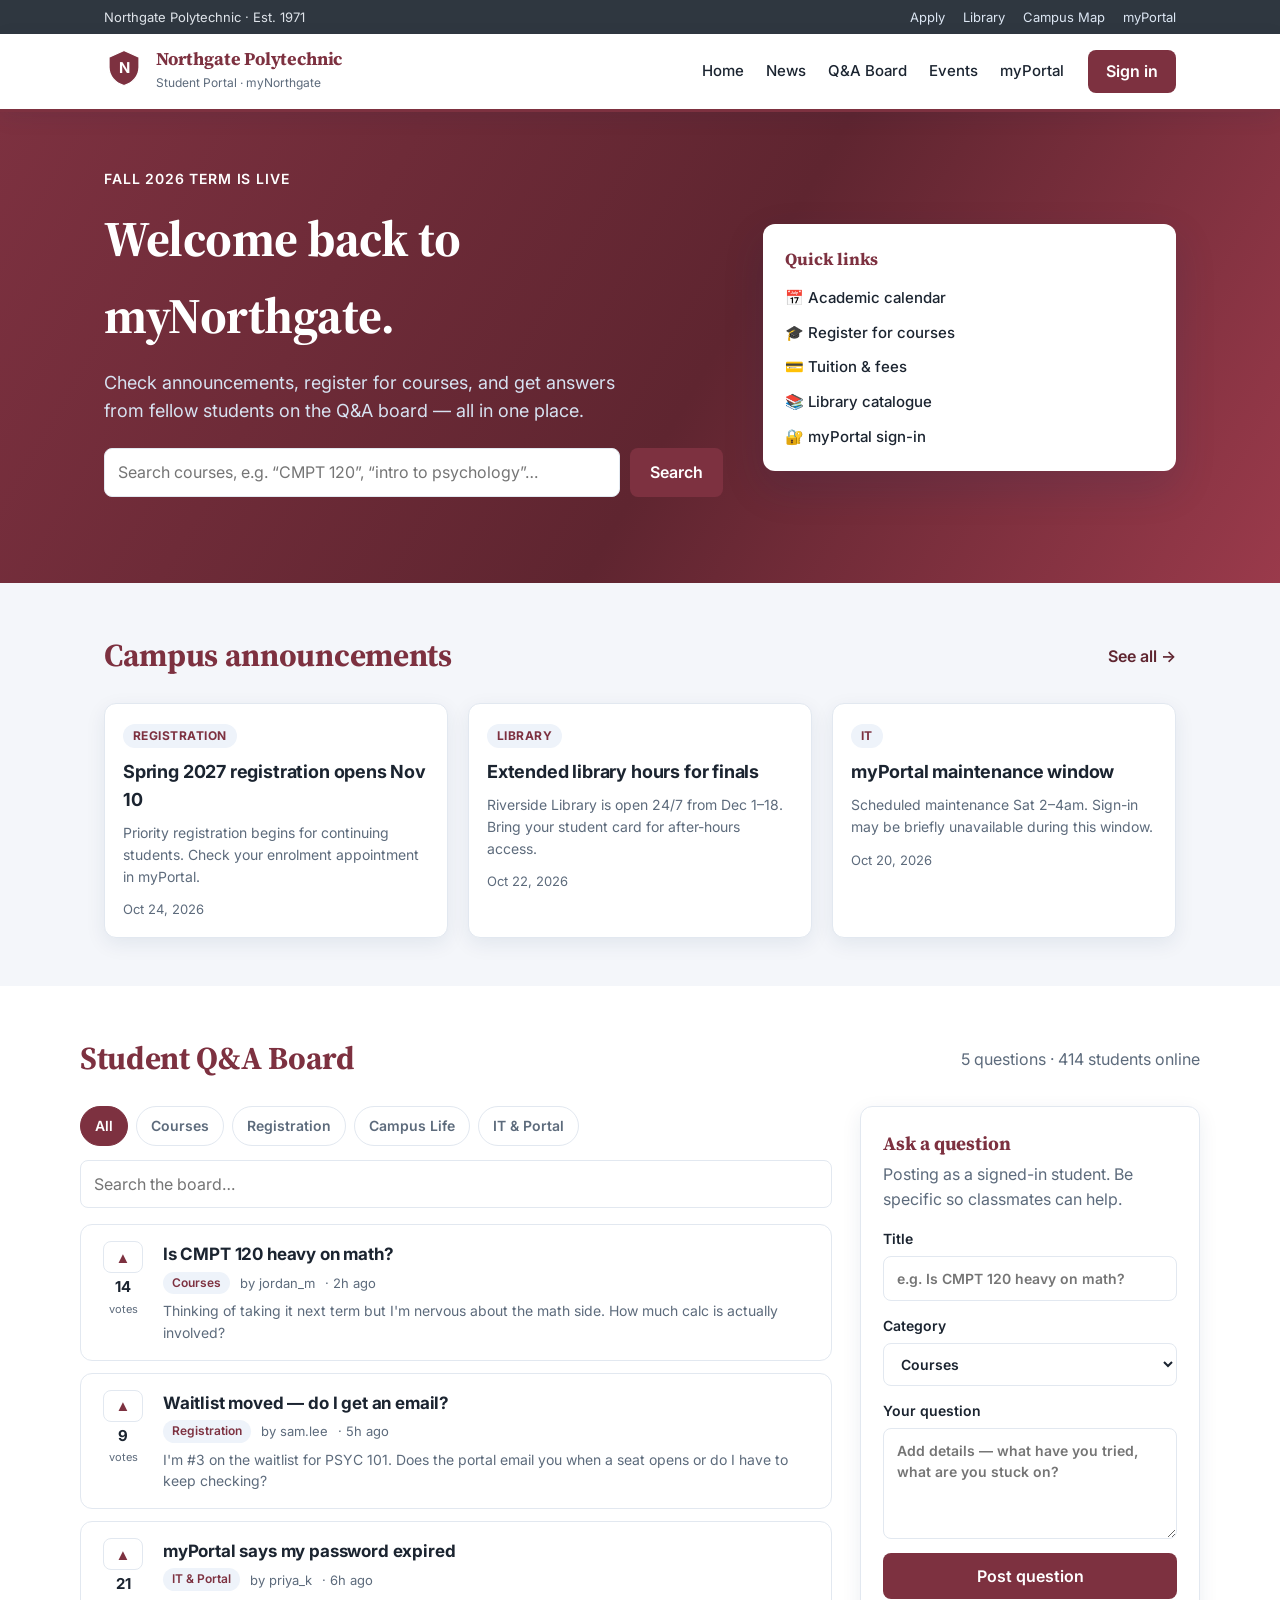
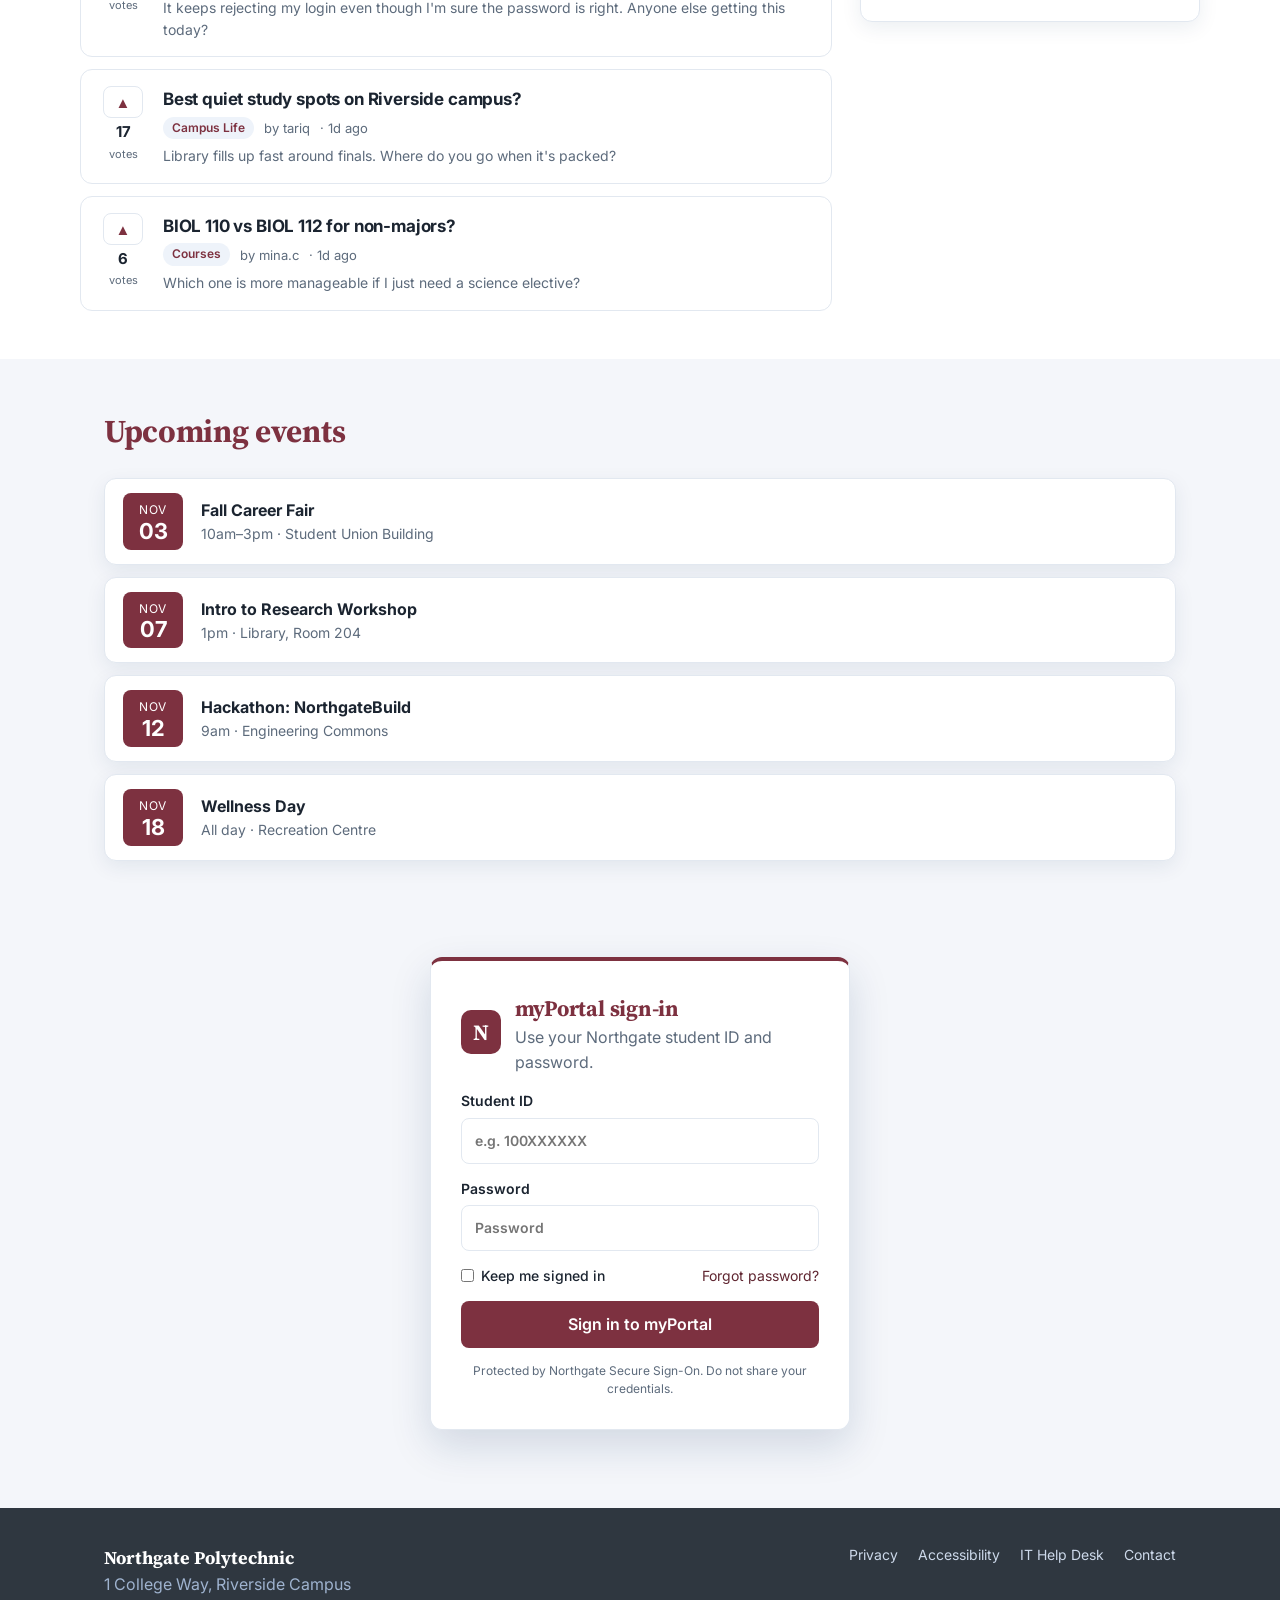
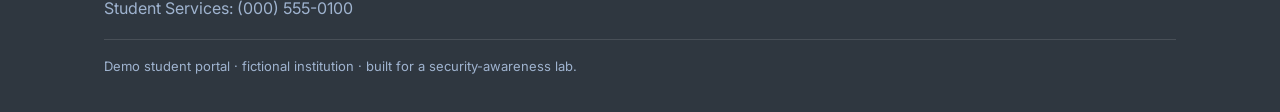
==== index.html @ f7a1f342 "Initial commit: XSS Awareness Lab An educational web-security demo built around a fictional student " ====
<!DOCTYPE html>
<html lang="en">
<head>
  <meta charset="UTF-8" />
  <meta name="viewport" content="width=device-width, initial-scale=1.0" />
  <title>myNorthgate — Northgate Polytechnic Student Portal</title>
  <meta name="description" content="Northgate Polytechnic student portal: courses, announcements, the student Q&A board, and myPortal sign-in." />
  <link rel="preconnect" href="https://fonts.googleapis.com" />
  <link rel="preconnect" href="https://fonts.gstatic.com" crossorigin />
  <link href="https://fonts.googleapis.com/css2?family=Inter:wght@400;500;600;700&family=Source+Serif+4:opsz,wght@8..60,600;8..60,700&display=swap" rel="stylesheet" />
  <link rel="stylesheet" href="portal.css" />
</head>
<body>

  <div class="util-bar">
    <div class="util-inner">
      <span class="util-left">Northgate Polytechnic · Est. 1971</span>
      <nav class="util-right">
        <a href="#">Apply</a>
        <a href="#">Library</a>
        <a href="#">Campus Map</a>
        <a href="#login">myPortal</a>
      </nav>
    </div>
  </div>

  <!-- Main header -->
  <header class="site-header">
    <div class="header-inner">
      <a class="brand" href="#top">
        <span class="crest" aria-hidden="true">
          <svg viewBox="0 0 48 48" width="40" height="40">
            <path d="M24 3 6 11v12c0 11 8 19 18 22 10-3 18-11 18-22V11L24 3Z" fill="#7d3140"/>
            <path d="M24 3 6 11v12c0 11 8 19 18 22 10-3 18-11 18-22V11L24 3Z" fill="none" stroke="#ffffff" stroke-width="1.5"/>
            <text x="24" y="30" text-anchor="middle" font-family="Source Serif 4, serif" font-size="18" fill="#ffffff" font-weight="700">N</text>
          </svg>
        </span>
        <span class="brand-text">
          <strong>Northgate Polytechnic</strong>
          <small>Student Portal · myNorthgate</small>
        </span>
      </a>

      <nav class="main-nav" id="mainNav">
        <a href="#top">Home</a>
        <a href="#announcements">News</a>
        <a href="#qa">Q&amp;A Board</a>
        <a href="#events">Events</a>
        <a href="#login">myPortal</a>
      </nav>

      <a href="#login" class="btn btn-primary btn-login">Sign in</a>
    </div>
  </header>

  <main id="top">
    <!-- Hero -->
    <section class="hero">
      <div class="hero-inner">
        <div class="hero-copy">
          <p class="eyebrow">Fall 2026 term is live</p>
          <h1>Welcome back to <span class="accent">myNorthgate</span>.</h1>
          <p class="lede">Check announcements, register for courses, and get answers from fellow students on the Q&amp;A board — all in one place.</p>
          <form class="course-search" id="courseSearch" role="search">
            <input type="search" id="courseQuery" placeholder="Search courses, e.g. “CMPT 120”, “intro to psychology”…" aria-label="Search courses" />
            <button type="submit" class="btn btn-primary">Search</button>
          </form>
          <p class="hero-hint" id="searchHint"></p>
        </div>
        <div class="hero-side">
          <div class="side-card">
            <h3>Quick links</h3>
            <ul class="quicklinks">
              <li><a href="#">📅 Academic calendar</a></li>
              <li><a href="#">🎓 Register for courses</a></li>
              <li><a href="#">💳 Tuition &amp; fees</a></li>
              <li><a href="#">📚 Library catalogue</a></li>
              <li><a href="#login">🔐 myPortal sign-in</a></li>
            </ul>
          </div>
        </div>
      </div>
    </section>

    <!-- Announcements -->
    <section class="section announcements" id="announcements">
      <div class="section-head">
        <h2>Campus announcements</h2>
        <a href="#" class="see-all">See all →</a>
      </div>
      <div class="cards" id="newsCards"><!-- filled by portal.js --></div>
    </section>

    <!-- Q&A BOARD -->
    <section class="section qa" id="qa">
      <div class="section-head">
        <h2>Student Q&amp;A Board</h2>
        <span class="muted"><span id="qaCount">0</span> questions · <span id="onlineCount">0</span> students online</span>
      </div>


      <div class="qa-layout">
        <div class="qa-main">
          <div class="qa-tabs" id="qaTabs">
            <button class="tab active" data-cat="all">All</button>
            <button class="tab" data-cat="Courses">Courses</button>
            <button class="tab" data-cat="Registration">Registration</button>
            <button class="tab" data-cat="Campus Life">Campus Life</button>
            <button class="tab" data-cat="IT &amp; Portal">IT &amp; Portal</button>
          </div>
          <div class="qa-search">
            <input type="search" id="qaSearch" placeholder="Search the board…" aria-label="Search questions" />
          </div>
          <ul class="qa-list" id="qaList"><!-- filled by portal.js --></ul>
        </div>

        <aside class="qa-ask">
          <div class="ask-card">
            <h3>Ask a question</h3>
            <p class="muted">Posting as a signed-in student. Be specific so classmates can help.</p>
            <form id="askForm">
              <label>Title
                <input type="text" id="qTitle" name="title" placeholder="e.g. Is CMPT 120 heavy on math?" required />
              </label>
              <label>Category
                <select id="qCategory" name="category">
                  <option>Courses</option>
                  <option>Registration</option>
                  <option>Campus Life</option>
                  <option>IT &amp; Portal</option>
                </select>
              </label>
              <label>Your question
                <textarea id="qBody" name="body" rows="4" placeholder="Add details — what have you tried, what are you stuck on?"></textarea>
              </label>
              <button type="submit" class="btn btn-primary">Post question</button>
            </form>
            <p class="ask-status" id="askStatus" hidden></p>
          </div>
        </aside>
      </div>
    </section>

    <!-- Events -->
    <section class="section events" id="events">
      <div class="section-head"><h2>Upcoming events</h2></div>
      <div class="events-list" id="eventsList"><!-- filled by portal.js --></div>
    </section>

    <!-- myPortal LOGIN -->
    <section class="section login" id="login">
      <div class="login-card">
        <div class="login-brand">
          <span class="crest-sm" aria-hidden="true">N</span>
          <div>
            <h2>myPortal sign-in</h2>
            <p class="muted">Use your Northgate student ID and password.</p>
          </div>
        </div>
        <form id="loginForm" autocomplete="on">
          <label>Student ID
            <input type="text" id="studentId" name="studentId" placeholder="e.g. 100XXXXXX" required />
          </label>
          <label>Password
            <input type="password" id="password" name="password" placeholder="Password" required />
          </label>
          <div class="login-row">
            <label class="remember"><input type="checkbox" id="remember" /> Keep me signed in</label>
            <a href="#" class="forgot">Forgot password?</a>
          </div>
          <button type="submit" class="btn btn-primary btn-block">Sign in to myPortal</button>
          <p class="login-status" id="loginStatus" hidden></p>
        </form>
        <p class="login-foot muted">Protected by Northgate Secure Sign-On. Do not share your credentials.</p>
      </div>
    </section>
  </main>

  <footer class="site-footer">
    <div class="footer-inner">
      <div>
        <strong>Northgate Polytechnic</strong>
        <p class="muted">1 College Way, Riverside Campus<br />Student Services: (000) 555-0100</p>
      </div>
      <nav class="footer-links">
        <a href="#">Privacy</a>
        <a href="#">Accessibility</a>
        <a href="#">IT Help Desk</a>
        <a href="#">Contact</a>
      </nav>
      <p class="footer-note muted">Demo student portal · fictional institution · built for a security-awareness lab.</p>
    </div>
  </footer>

  <div class="toast" id="toast" hidden></div>

  <script src="portal.js"></script>
</body>
</html>
---- portal.css ----
/* ================================================================
   myNorthgate — student portal styling
   Classic university look: navy + gold, clean serif headings,
   white cards on a light background. Original fictional brand.
   ================================================================ */
:root {
  --navy: #7d3140;      /* KPU burgundy (primary) */
  --navy-2: #5f2530;    /* darker burgundy (hover/gradient) */
  --charcoal: #2f3740;  /* KPU charcoal (chrome) */
  --gold: #ffffff;      /* light accent on dark burgundy */
  --ink: #1b2430;
  --muted: #5d6b7c;
  --line: #e2e8f0;
  --bg: #f4f6fa;
  --card: #ffffff;
  --good: #1a8f57;
  --radius: 12px;
  --shadow: 0 6px 20px rgba(11, 46, 92, 0.08);
  --shadow-lg: 0 16px 40px rgba(11, 46, 92, 0.15);
}

* { box-sizing: border-box; margin: 0; padding: 0; }

body {
  font-family: "Inter", system-ui, -apple-system, sans-serif;
  color: var(--ink);
  background: var(--bg);
  line-height: 1.55;
}

h1, h2, h3, .brand-text strong { font-family: "Source Serif 4", Georgia, serif; letter-spacing: -0.01em; }
a { color: var(--navy-2); }
.muted { color: var(--muted); }

/* Buttons */
.btn { display: inline-flex; align-items: center; justify-content: center; gap: 8px;
  font: inherit; font-weight: 600; cursor: pointer; border: none; border-radius: 8px;
  padding: 11px 20px; text-decoration: none; transition: background .15s, transform .1s, box-shadow .2s; }
.btn:active { transform: translateY(1px); }
.btn-primary { background: var(--navy); color: #fff; }
.btn-primary:hover { background: var(--navy-2); box-shadow: 0 6px 16px rgba(11,46,92,.25); }
.btn-block { width: 100%; }

/* Utility bar */
.util-bar { background: var(--charcoal); color: #dfe4ea; font-size: 13px; }
.util-inner { max-width: 1120px; margin: 0 auto; padding: 7px 24px; display: flex; justify-content: space-between; align-items: center; }
.util-right { display: flex; gap: 18px; }
.util-right a { color: #dce6f3; text-decoration: none; }
.util-right a:hover { color: #fff; text-decoration: underline; }

/* Header */
.site-header { background: #fff; border-bottom: 3px solid var(--navy); position: sticky; top: 0; z-index: 50; box-shadow: var(--shadow); }
.header-inner { max-width: 1120px; margin: 0 auto; padding: 14px 24px; display: flex; align-items: center; gap: 24px; }
.brand { display: flex; align-items: center; gap: 12px; text-decoration: none; color: var(--ink); }
.brand-text strong { display: block; font-size: 18px; color: var(--navy); line-height: 1.1; }
.brand-text small { color: var(--muted); font-size: 12px; }
.main-nav { display: flex; gap: 22px; margin-left: auto; }
.main-nav a { color: var(--ink); text-decoration: none; font-weight: 500; font-size: 15px; padding: 6px 0; border-bottom: 2px solid transparent; }
.main-nav a:hover { color: var(--navy); border-bottom-color: var(--gold); }
.btn-login { padding: 9px 18px; }

/* Hero */
.hero { background: linear-gradient(120deg, var(--navy) 0%, var(--navy-2) 55%, #9a3a4b 100%); color: #fff; }
.hero-inner { max-width: 1120px; margin: 0 auto; padding: 56px 24px; display: grid; grid-template-columns: 1.5fr 1fr; gap: 40px; align-items: center; }
.eyebrow { color: var(--gold); font-weight: 600; font-size: 14px; text-transform: uppercase; letter-spacing: .06em; }
.hero h1 { font-size: clamp(32px, 4.5vw, 50px); margin: 10px 0 14px; }
.hero .accent { color: var(--gold); }
.lede { font-size: 18px; color: #d7e2f1; max-width: 48ch; }
.course-search { display: flex; gap: 10px; margin-top: 24px; }
.course-search input { flex: 1; font: inherit; padding: 13px 16px; border-radius: 8px; border: 1px solid transparent; background: #fff; color: var(--ink); }
.course-search input:focus { outline: none; box-shadow: 0 0 0 3px rgba(125,49,64,.45); }
.hero-hint { margin-top: 10px; font-size: 14px; color: #d7e2f1; min-height: 20px; }

.side-card { background: #fff; color: var(--ink); border-radius: var(--radius); padding: 22px; box-shadow: var(--shadow-lg); }
.side-card h3 { font-size: 17px; margin-bottom: 12px; color: var(--navy); }
.quicklinks { list-style: none; display: grid; gap: 10px; }
.quicklinks a { text-decoration: none; color: var(--ink); font-size: 15px; font-weight: 500; }
.quicklinks a:hover { color: var(--navy); }

/* Sections */
.section { max-width: 1120px; margin: 0 auto; padding: 48px 24px; }
.section-head { display: flex; align-items: center; justify-content: space-between; margin-bottom: 22px; flex-wrap: wrap; gap: 8px; }
.section-head h2 { font-size: clamp(24px, 3vw, 32px); color: var(--navy); }
.see-all { text-decoration: none; font-weight: 600; }

/* Announcement cards */
.cards { display: grid; grid-template-columns: repeat(3, 1fr); gap: 20px; }
.news-card { background: var(--card); border: 1px solid var(--line); border-radius: var(--radius); overflow: hidden; box-shadow: var(--shadow); transition: transform .15s, box-shadow .2s; }
.news-card:hover { transform: translateY(-3px); box-shadow: var(--shadow-lg); }
.news-card .tag { display: inline-block; font-size: 12px; font-weight: 700; text-transform: uppercase; letter-spacing: .04em; color: var(--navy); background: #eef3fa; padding: 3px 10px; border-radius: 999px; }
.news-card .card-body { padding: 18px; }
.news-card h3 { font-size: 18px; margin: 10px 0 8px; font-family: "Inter", sans-serif; font-weight: 700; }
.news-card p { color: var(--muted); font-size: 14px; }
.news-card .date { display: block; margin-top: 12px; font-size: 13px; color: var(--muted); }

/* Q&A */
.qa { background: #fff; max-width: none; }
.qa > * { max-width: 1120px; margin-left: auto; margin-right: auto; }
.qa-layout { display: grid; grid-template-columns: 1fr 340px; gap: 28px; max-width: 1120px; margin: 0 auto; }
.qa-tabs { display: flex; gap: 8px; flex-wrap: wrap; margin-bottom: 14px; }
.tab { font: inherit; font-weight: 600; font-size: 14px; padding: 8px 14px; border-radius: 999px; border: 1px solid var(--line); background: #fff; color: var(--muted); cursor: pointer; }
.tab:hover { border-color: var(--navy); color: var(--navy); }
.tab.active { background: var(--navy); color: #fff; border-color: var(--navy); }
.qa-search input { width: 100%; font: inherit; padding: 11px 14px; border-radius: 8px; border: 1px solid var(--line); margin-bottom: 16px; }
.qa-search input:focus { outline: none; border-color: var(--navy); box-shadow: 0 0 0 3px rgba(11,46,92,.12); }

.qa-list { list-style: none; display: grid; gap: 12px; }
.qa-item { display: flex; gap: 16px; background: var(--card); border: 1px solid var(--line); border-radius: var(--radius); padding: 16px 18px; transition: box-shadow .2s; }
.qa-item:hover { box-shadow: var(--shadow); }
.votes { display: flex; flex-direction: column; align-items: center; gap: 2px; min-width: 48px; }
.vote-btn { border: 1px solid var(--line); background: #fff; border-radius: 8px; width: 40px; height: 32px; cursor: pointer; font-size: 15px; color: var(--navy); }
.vote-btn:hover { background: #eef3fa; }
.vote-count { font-weight: 700; font-size: 15px; }
.vote-label { font-size: 11px; color: var(--muted); }
.qa-body h3 { font-size: 17px; font-family: "Inter", sans-serif; font-weight: 700; margin-bottom: 4px; }
.qa-meta { font-size: 13px; color: var(--muted); display: flex; gap: 10px; flex-wrap: wrap; align-items: center; }
.cat-chip { background: #eef3fa; color: var(--navy); font-weight: 600; padding: 2px 9px; border-radius: 999px; font-size: 12px; }
.qa-excerpt { color: var(--muted); font-size: 14px; margin-top: 6px; }

/* Ask card */
.ask-card { background: var(--card); border: 1px solid var(--line); border-radius: var(--radius); padding: 22px; position: sticky; top: 96px; box-shadow: var(--shadow); }
.ask-card h3 { color: var(--navy); font-size: 19px; margin-bottom: 4px; }
#askForm, #loginForm { display: grid; gap: 14px; margin-top: 16px; }
label { display: grid; gap: 6px; font-size: 14px; font-weight: 600; color: var(--ink); }
input[type=text], input[type=password], input[type=search], input[type=email], select, textarea {
  font: inherit; padding: 11px 13px; border-radius: 8px; border: 1px solid var(--line); background: #fff; color: var(--ink); width: 100%;
}
textarea { resize: vertical; }
input:focus, select:focus, textarea:focus { outline: none; border-color: var(--navy); box-shadow: 0 0 0 3px rgba(11,46,92,.12); }
.ask-status, .login-status { font-weight: 600; color: var(--good); font-size: 14px; }

/* Events */
.events-list { display: grid; gap: 12px; }
.event { display: flex; align-items: center; gap: 18px; background: var(--card); border: 1px solid var(--line); border-radius: var(--radius); padding: 14px 18px; box-shadow: var(--shadow); }
.event .cal { text-align: center; background: var(--navy); color: #fff; border-radius: 8px; padding: 8px 12px; min-width: 60px; }
.event .cal .m { font-size: 12px; text-transform: uppercase; letter-spacing: .05em; }
.event .cal .d { font-size: 22px; font-weight: 700; line-height: 1; }
.event h4 { font-size: 16px; }
.event p { color: var(--muted); font-size: 14px; }

/* Login */
.login { display: grid; place-items: center; }
.login-card { background: var(--card); border: 1px solid var(--line); border-top: 4px solid var(--navy); border-radius: var(--radius); padding: 30px; max-width: 420px; width: 100%; box-shadow: var(--shadow-lg); }
.login-brand { display: flex; gap: 14px; align-items: center; margin-bottom: 8px; }
.crest-sm { display: grid; place-items: center; width: 44px; height: 44px; border-radius: 10px; background: var(--navy); color: var(--gold); font-family: "Source Serif 4", serif; font-weight: 700; font-size: 22px; }
.login-brand h2 { font-size: 22px; color: var(--navy); }
.login-row { display: flex; align-items: center; justify-content: space-between; font-size: 14px; }
.remember { display: flex; align-items: center; gap: 7px; font-weight: 500; }
.remember input { width: auto; }
.forgot { text-decoration: none; }
.login-foot { font-size: 12px; margin-top: 14px; text-align: center; }

/* Footer */
.site-footer { background: var(--charcoal); color: #cdd3db; margin-top: 30px; }
.footer-inner { max-width: 1120px; margin: 0 auto; padding: 36px 24px; display: grid; grid-template-columns: 1fr auto; gap: 18px 40px; align-items: start; }
.footer-inner strong { color: #fff; font-family: "Source Serif 4", serif; font-size: 18px; }
.footer-inner .muted { color: #9fb3cf; }
.footer-links { display: flex; gap: 20px; }
.footer-links a { color: #cdd9ea; text-decoration: none; font-size: 14px; }
.footer-links a:hover { color: #fff; text-decoration: underline; }
.footer-note { grid-column: 1 / -1; border-top: 1px solid rgba(255,255,255,.12); padding-top: 16px; font-size: 13px; }

/* Toast */
.toast { position: fixed; left: 50%; bottom: 28px; transform: translateX(-50%) translateY(20px); background: var(--navy); color: #fff; padding: 13px 22px; border-radius: 10px; box-shadow: var(--shadow-lg); opacity: 0; transition: opacity .25s, transform .25s; z-index: 100; font-weight: 500; }
.toast.show { opacity: 1; transform: translateX(-50%) translateY(0); }

/* Responsive */
@media (max-width: 920px) {
  .hero-inner, .qa-layout { grid-template-columns: 1fr; }
  .cards { grid-template-columns: 1fr; }
  .main-nav { display: none; }
  .ask-card { position: static; }
  .footer-inner { grid-template-columns: 1fr; }
}
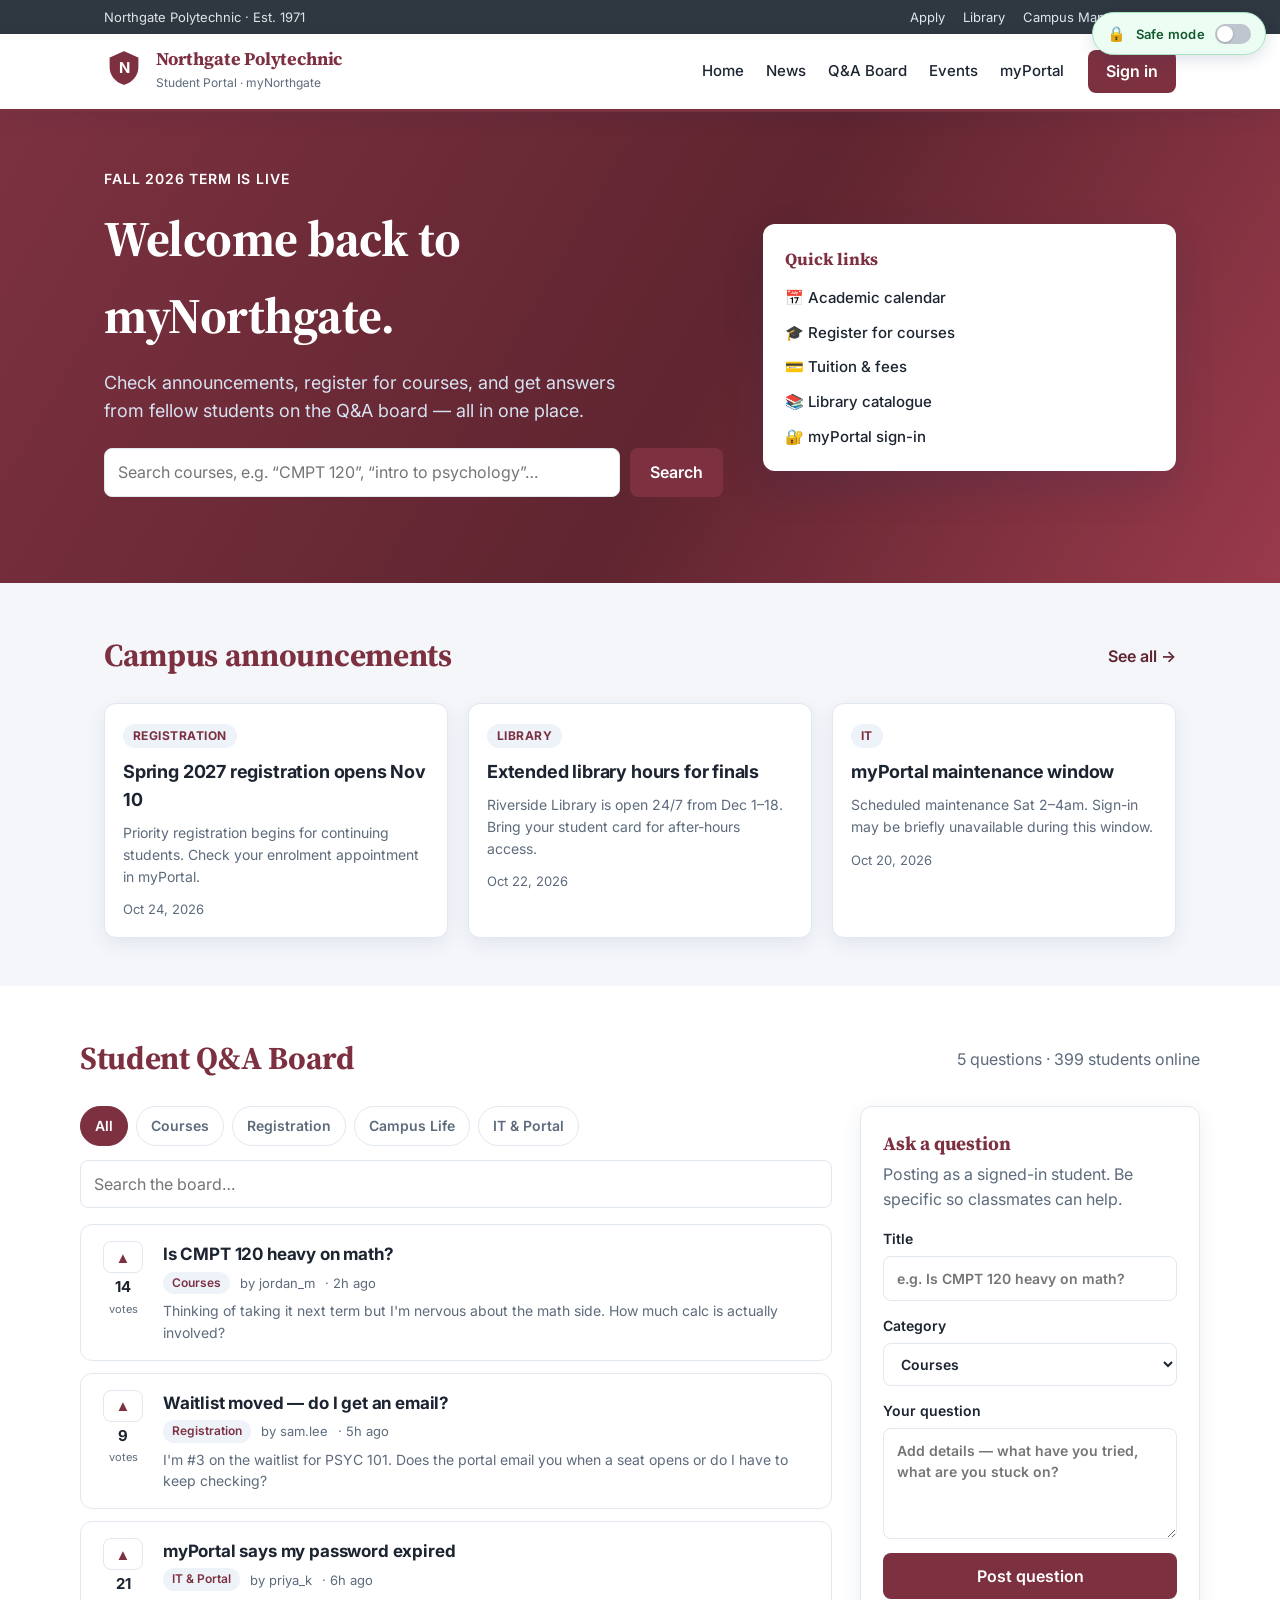
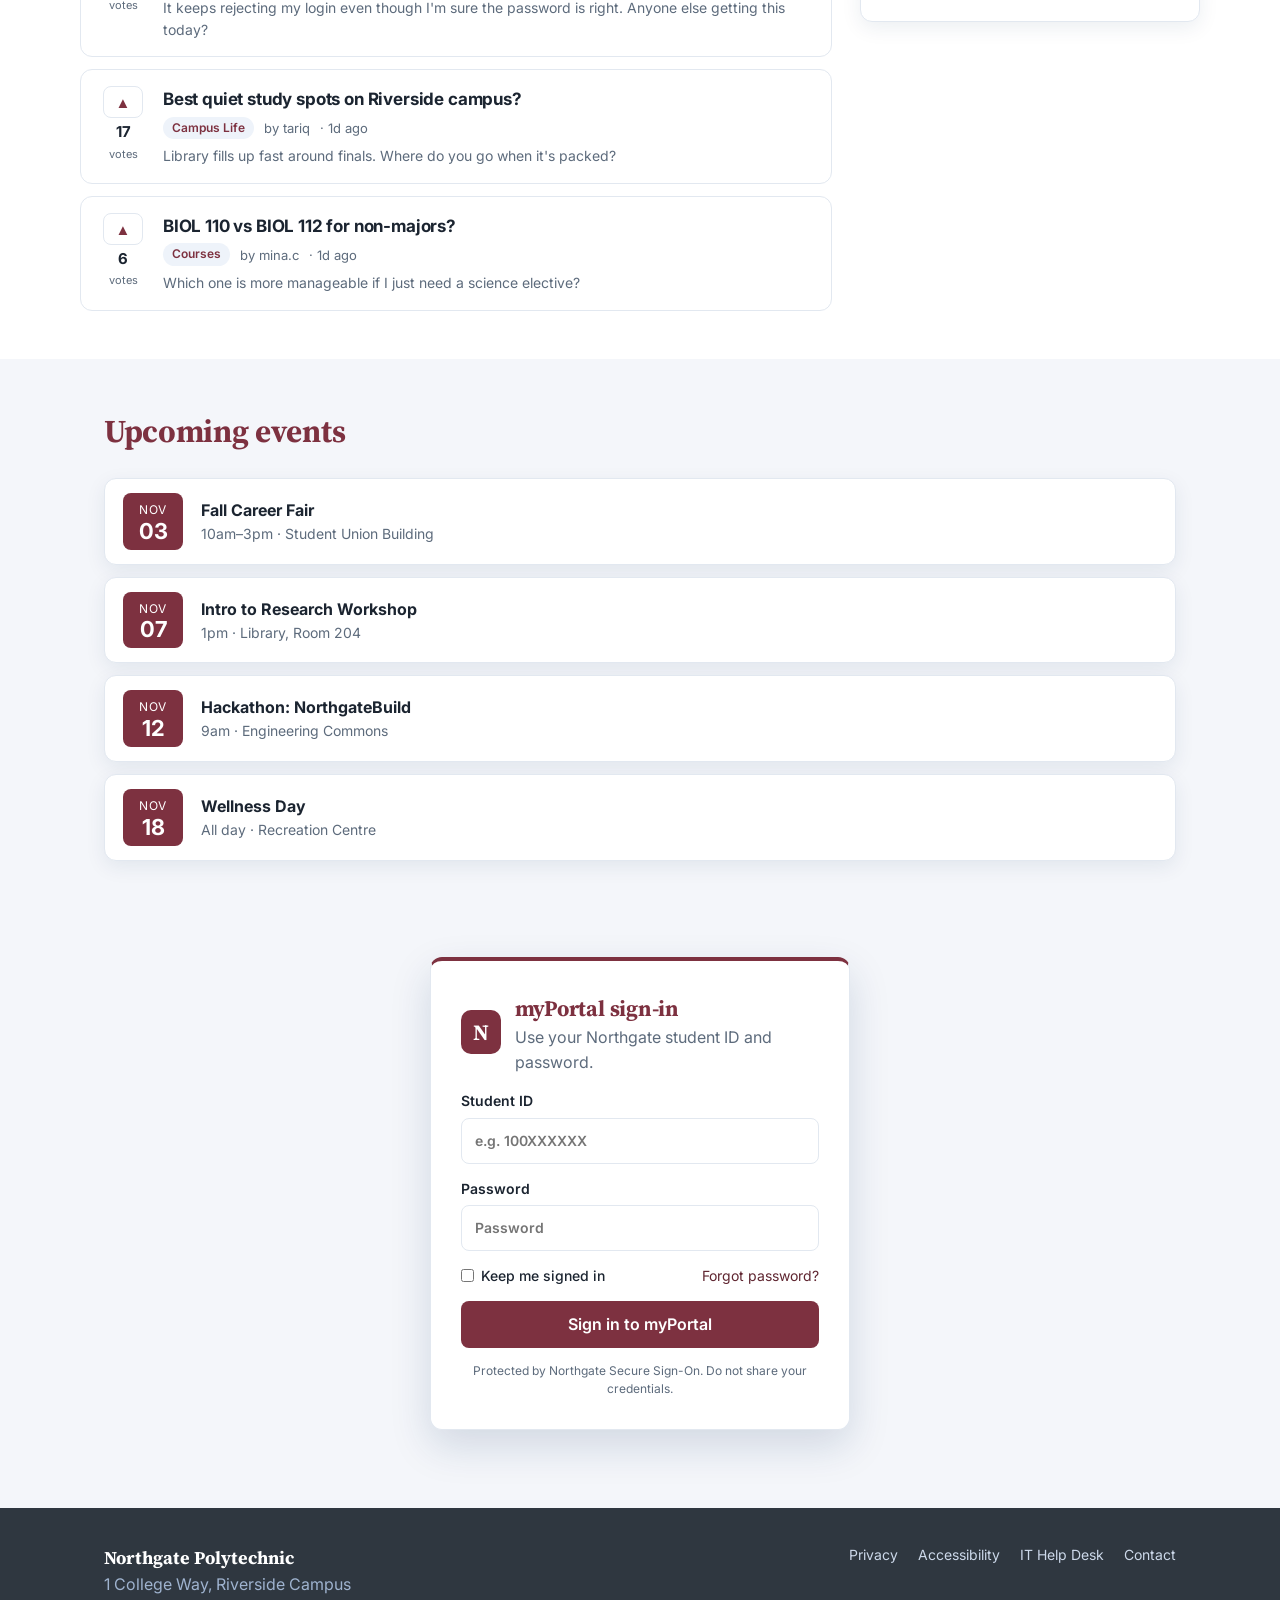
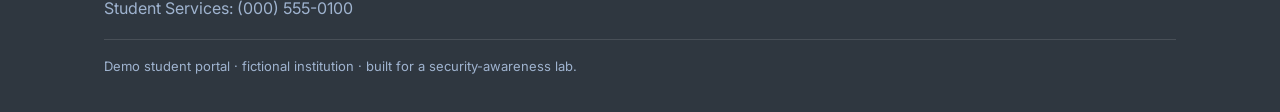
==== commit 4db8cf29: "feat: top-right Safe/Demo toggle replaces hostname gate" ====
--- a/index.html
+++ b/index.html
@@ -11,6 +11,17 @@
   <link rel="stylesheet" href="portal.css" />
 </head>
 <body>
+
+  <!-- Lab-demo mode toggle (fixed top-right). Safe by default; flip on
+       to render Q&A posts unescaped and enable the stored-XSS demo. -->
+  <div class="demo-toggle" id="demoToggle" data-mode="safe">
+    <span class="dt-icon" id="dtIcon">🔒</span>
+    <span class="dt-label" id="dtLabel">Safe mode</span>
+    <label class="dt-switch" title="Toggle lab demo mode">
+      <input type="checkbox" id="demoToggleInput" />
+      <span class="dt-slider"></span>
+    </label>
+  </div>
 
   <div class="util-bar">
     <div class="util-inner">
--- a/portal.css
+++ b/portal.css
@@ -160,6 +160,32 @@
 .footer-links a:hover { color: #fff; text-decoration: underline; }
 .footer-note { grid-column: 1 / -1; border-top: 1px solid rgba(255,255,255,.12); padding-top: 16px; font-size: 13px; }
 
+/* Demo-mode toggle (fixed top-right) */
+.demo-toggle {
+  position: fixed; top: 12px; right: 14px; z-index: 200;
+  display: flex; align-items: center; gap: 10px;
+  padding: 9px 14px; border-radius: 999px;
+  background: #ffffff; border: 1.5px solid #c8d6e5;
+  box-shadow: 0 4px 16px rgba(11,46,92,0.15);
+  font-size: 13px; font-weight: 600; color: var(--ink);
+  transition: background .2s, border-color .2s, box-shadow .2s;
+  user-select: none;
+}
+.demo-toggle[data-mode="safe"]  { background: #ecfdf3; border-color: #a7e3bf; color: #155a2e; }
+.demo-toggle[data-mode="demo"]  { background: #fde3e3; border-color: #e9a1a1; color: #7a1818; animation: demo-pulse 2s ease-in-out infinite; box-shadow: 0 6px 20px rgba(192,57,43,0.35); }
+@keyframes demo-pulse {
+  0%,100% { box-shadow: 0 6px 20px rgba(192,57,43,0.35); }
+  50%     { box-shadow: 0 6px 28px rgba(192,57,43,0.6); }
+}
+.dt-icon  { font-size: 15px; }
+.dt-label { letter-spacing: .02em; }
+.dt-switch { position: relative; display: inline-flex; align-items: center; cursor: pointer; }
+.dt-switch input { position: absolute; opacity: 0; pointer-events: none; }
+.dt-slider { width: 36px; height: 20px; background: #c0c6cf; border-radius: 999px; position: relative; transition: background .2s; }
+.dt-slider::after { content: ""; position: absolute; top: 2px; left: 2px; width: 16px; height: 16px; border-radius: 50%; background: #fff; box-shadow: 0 1px 3px rgba(0,0,0,.2); transition: transform .2s; }
+.dt-switch input:checked + .dt-slider { background: #c0392b; }
+.dt-switch input:checked + .dt-slider::after { transform: translateX(16px); }
+
 /* Toast */
 .toast { position: fixed; left: 50%; bottom: 28px; transform: translateX(-50%) translateY(20px); background: var(--navy); color: #fff; padding: 13px 22px; border-radius: 10px; box-shadow: var(--shadow-lg); opacity: 0; transition: opacity .25s, transform .25s; z-index: 100; font-weight: 500; }
 .toast.show { opacity: 1; transform: translateX(-50%) translateY(0); }
